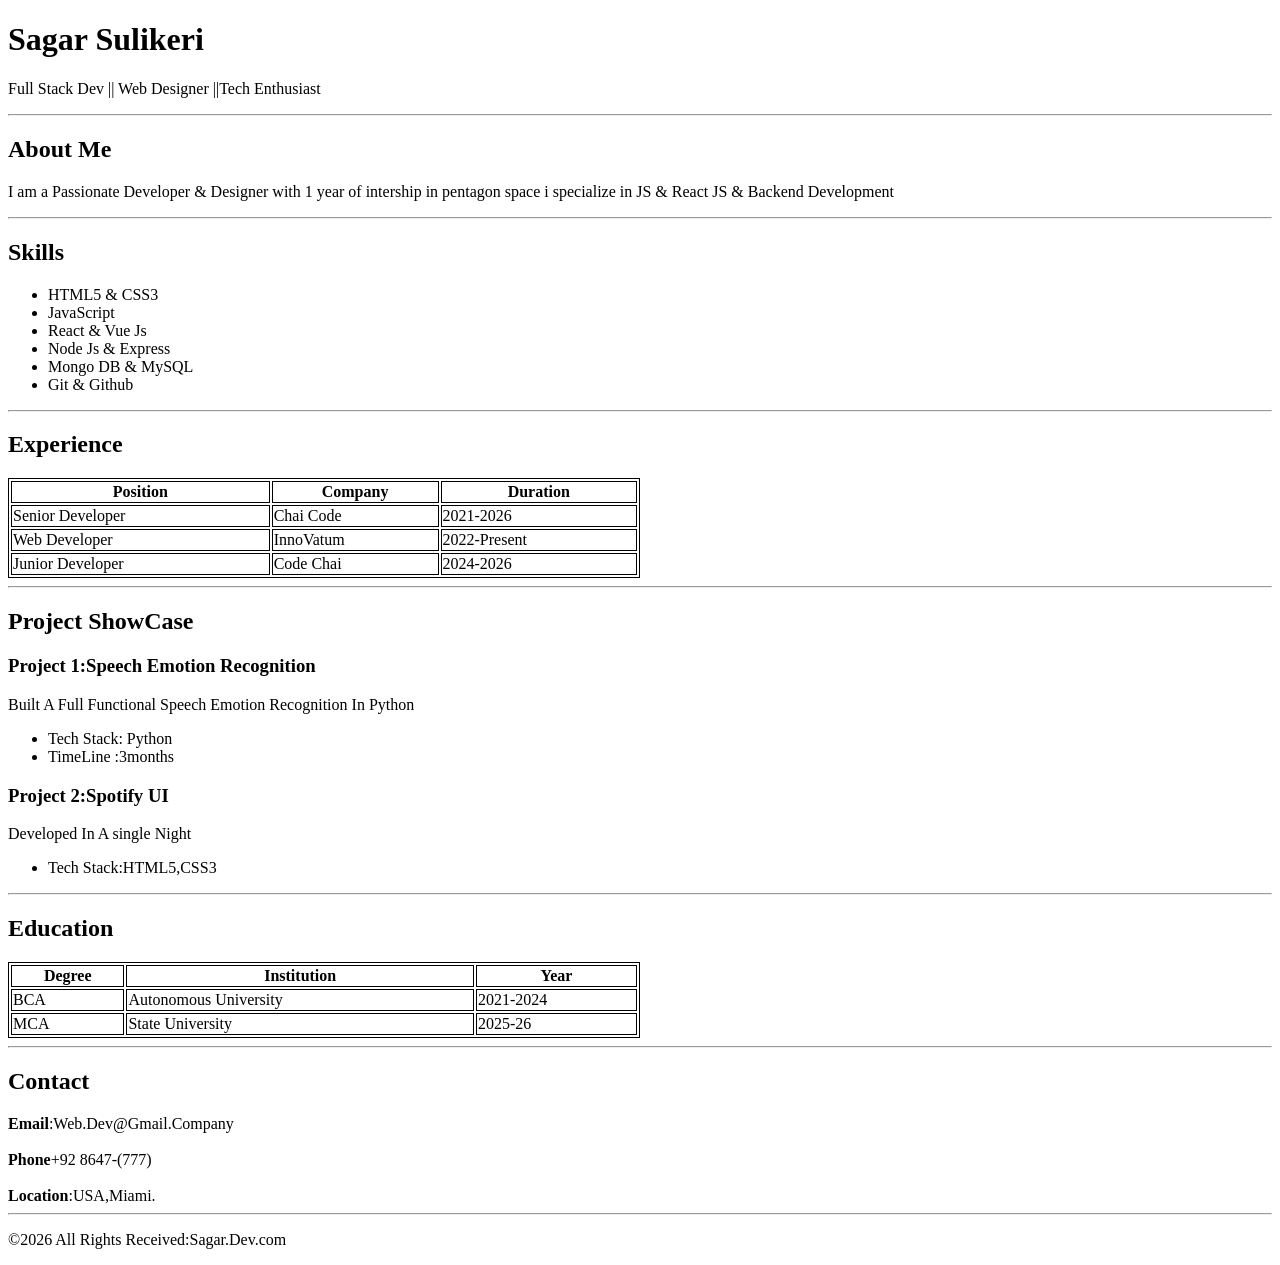
==== index.html @ d51b33e3 "rename Index.html to index.html" ====
<!DOCTYPE html>
<html lang="en">
<head>
    <meta charset="UTF-8">
    <meta name="viewport" content="width=device-width, initial-scale=1.0">
    <title>Cohort</title>
</head>
<style>
    table,th,td{
        border: 1px solid black;
    }
</style>
<body>
    <header>
    <h1>Sagar Sulikeri</h1>
    <p>Full Stack Dev || Web Designer ||Tech Enthusiast</p>
    <header>
    <hr>
    <section>
    <h1>About Me</h1>
    <p>I am a Passionate Developer & Designer with 1 year of intership in pentagon space i specialize in JS & React JS & Backend Development</p>
    <hr>
    <h2>Skills</h2>
    <ul>
        
            <li>HTML5 & CSS3</li>
            <li>JavaScript</li>
            <li>React & Vue Js</li>
            <li>Node Js & Express</li>
            <li>Mongo DB & MySQL</li>
            <li>Git & Github</li>
    
    </ul>
    <hr>
    <h2>Experience</h2>
    <table style="width: 50%;">
        <thead>
        <tr>
            <th>Position</th>
            <th>Company</th>
            <th>Duration</th>
        </tr>
    </thead>
    <tbody>
        <tr>
            <td>Senior Developer</td>
            <td>Chai Code</td>
            <td>2021-2026</td>
        </tr>
        <tr>
            <td>Web Developer</td>
            <td>InnoVatum</td>
            <td>2022-Present</td>
        </tr>
        <tr>
            <td>Junior Developer</td>
            <td>Code Chai</td>
            <td>2024-2026</td>
        </tr>
    </tbody>
    </table>
    <hr>
    <h2>Project ShowCase</h2>

    <h3>Project 1:Speech Emotion Recognition</h3>
    <p>Built A Full Functional Speech Emotion Recognition In Python</p>
    <ul>
        <li>Tech Stack: Python</li>
        <li>TimeLine :3months </li>
    </ul>
    <h3>Project 2:Spotify UI</h3>
    <p>Developed In A single Night</p>
    <ul>
        <li>Tech Stack:HTML5,CSS3</li>
    </ul>
    <hr>
    <h2>Education</h2>
    <table style="width: 50%;">
        <thead>
        <tr>
            <th>Degree</th>
            <th>Institution</th>
            <th>Year</th>
        </tr>
    </thead>
    <tbody>
        <tr>
            <td>BCA</td>
            <td>Autonomous University</td>
            <td>2021-2024</td>
        </tr>
        <tr>
            <td>MCA</td>
            <td>State University</td>
            <td>2025-26</td>
        </tr>
        </tbody>
        </table>
        <hr>
        <h2>Contact</h2>
        <b>Email</b>:Web.Dev@Gmail.Company
        <br>
        <br>
        <b>Phone</b>+92 8647-(777)
        <br>
        <br>
        <b>Location</b>:USA,Miami.
        <hr>
        <p>&copy;2026 All Rights Received:Sagar.Dev.com</p>
</section>

</body>
</html>
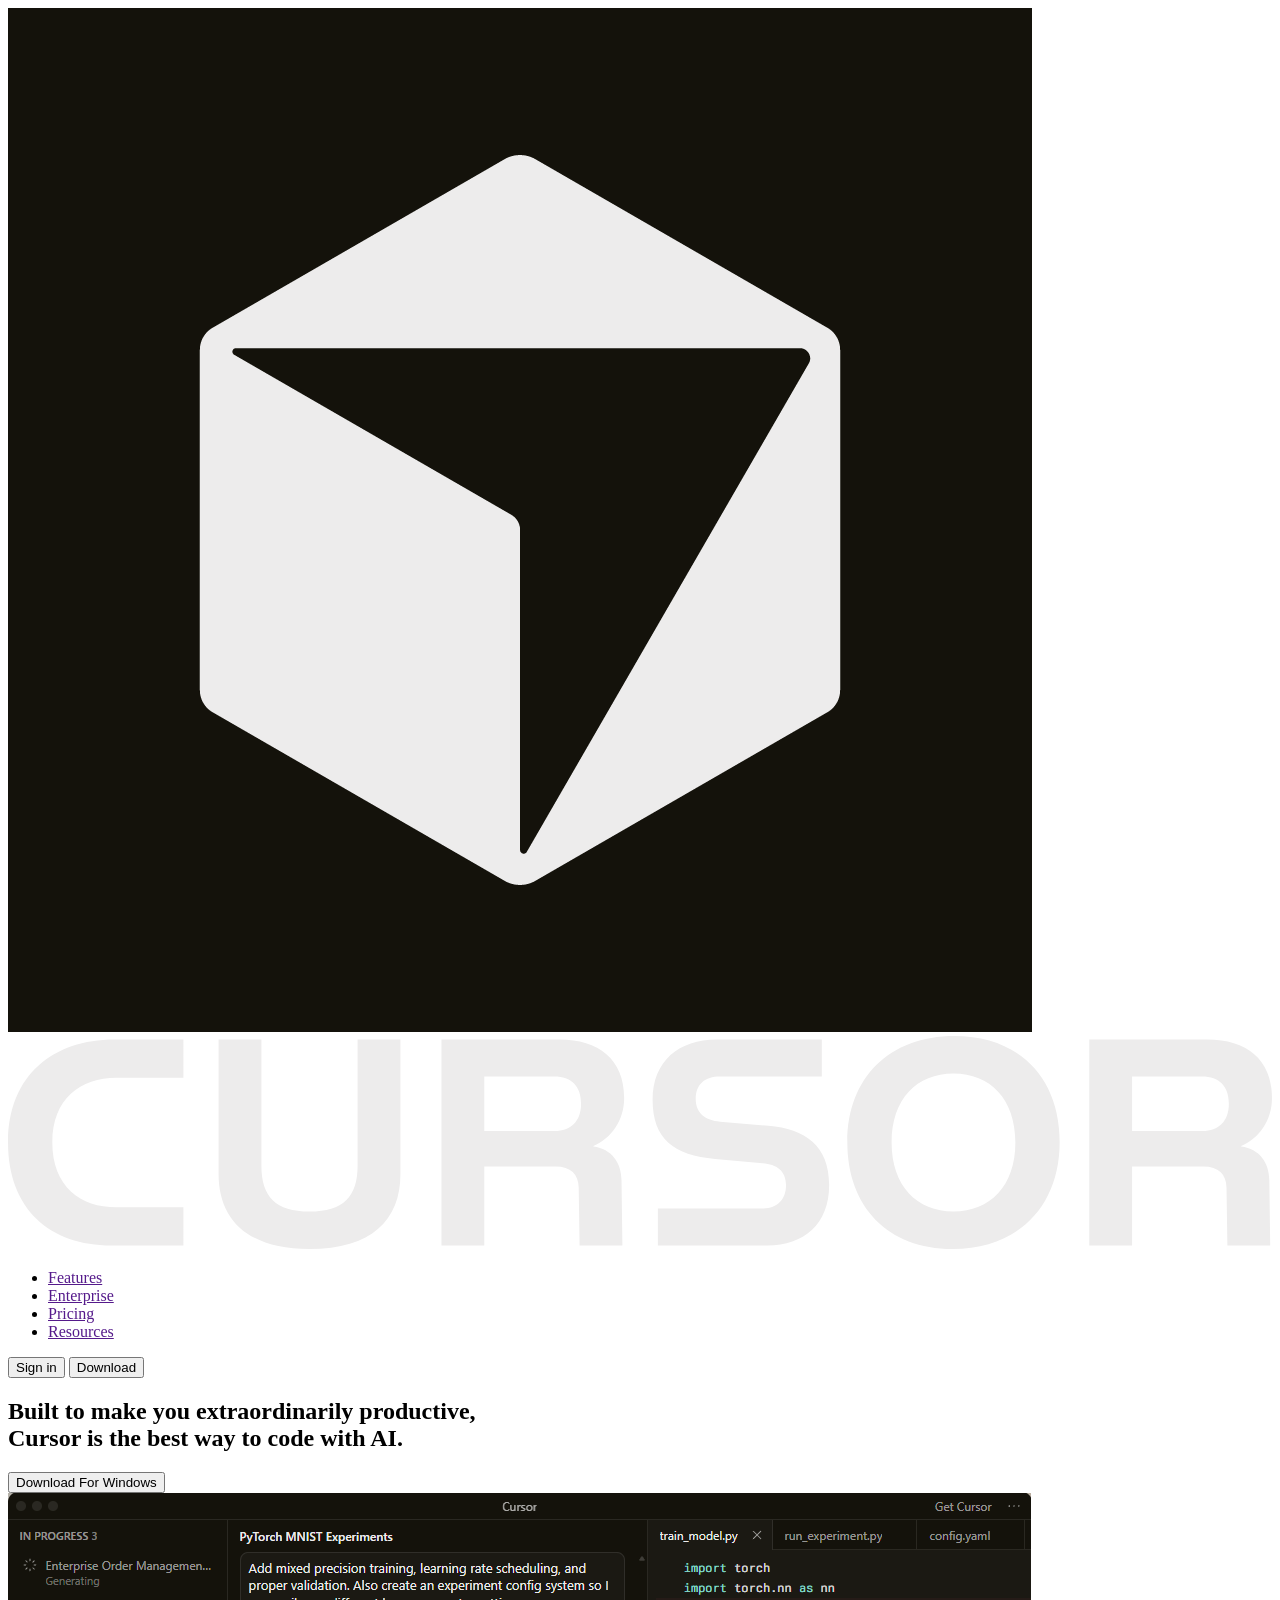
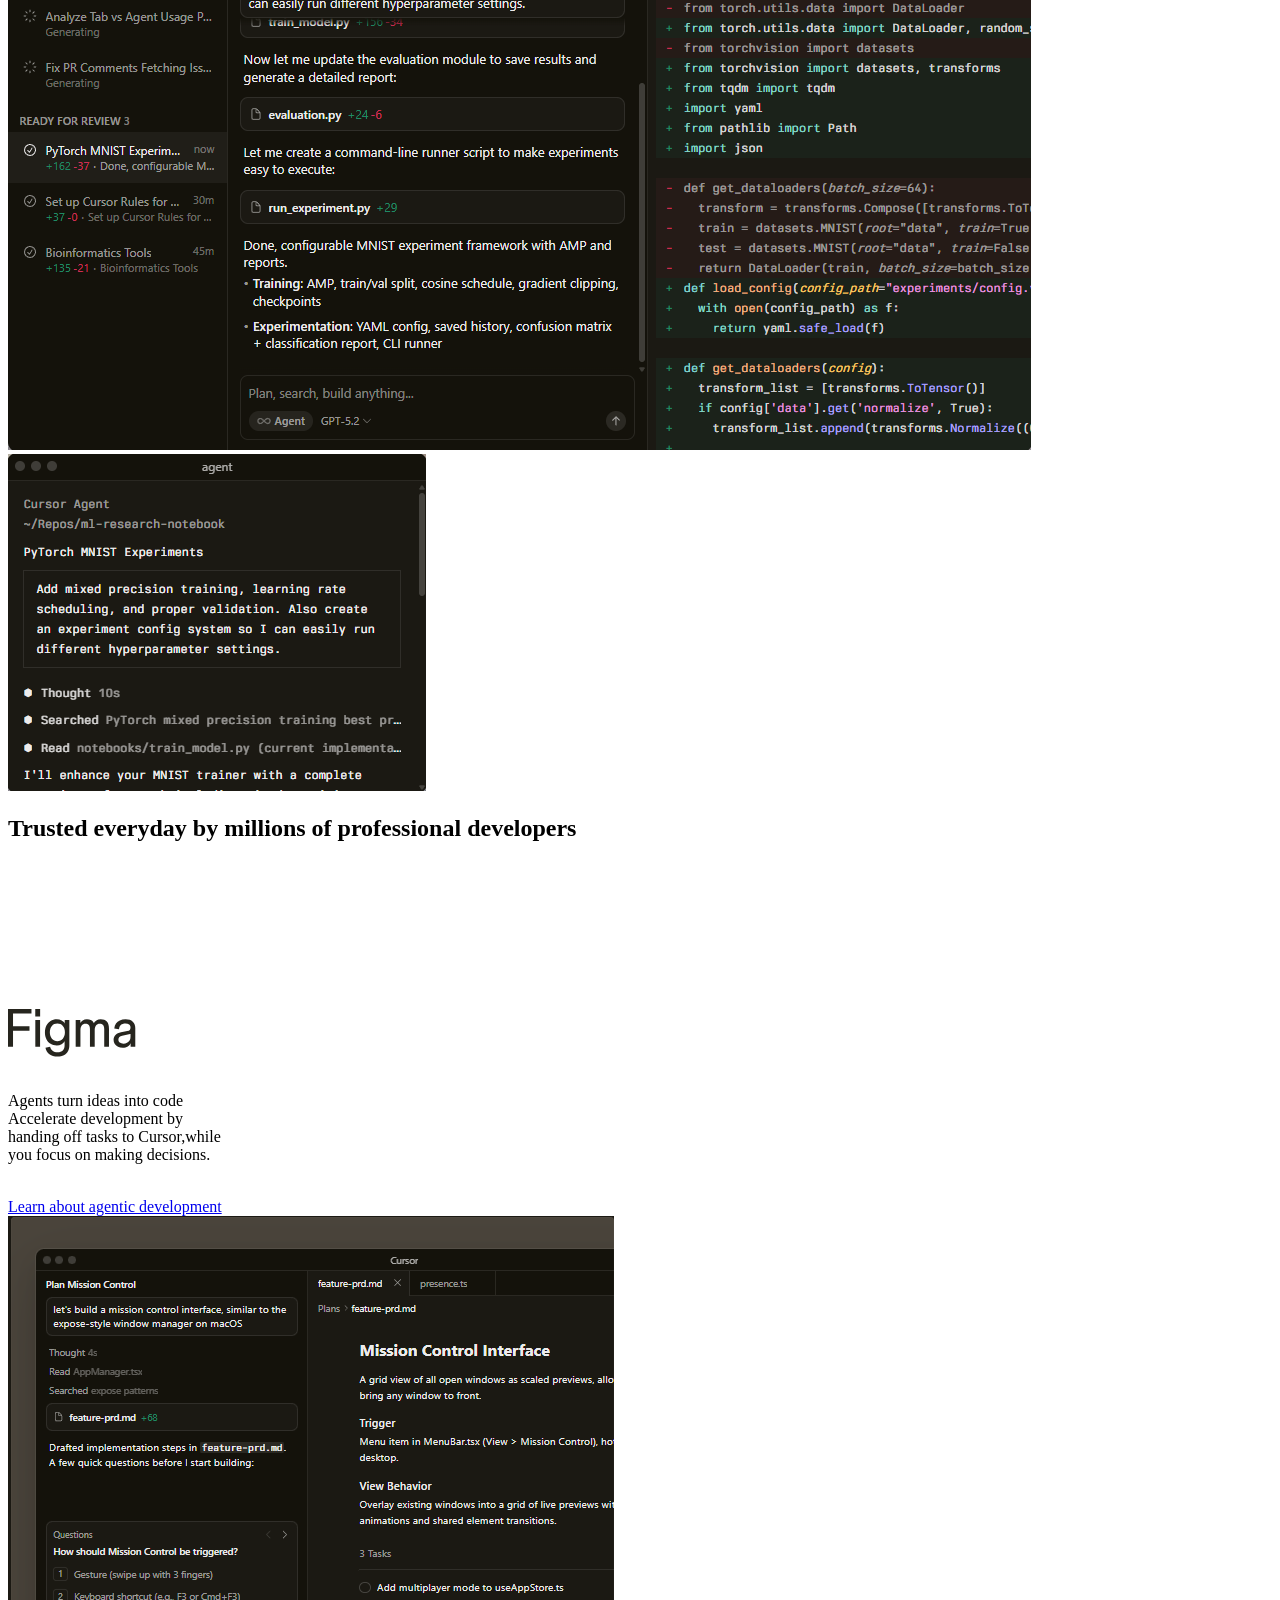
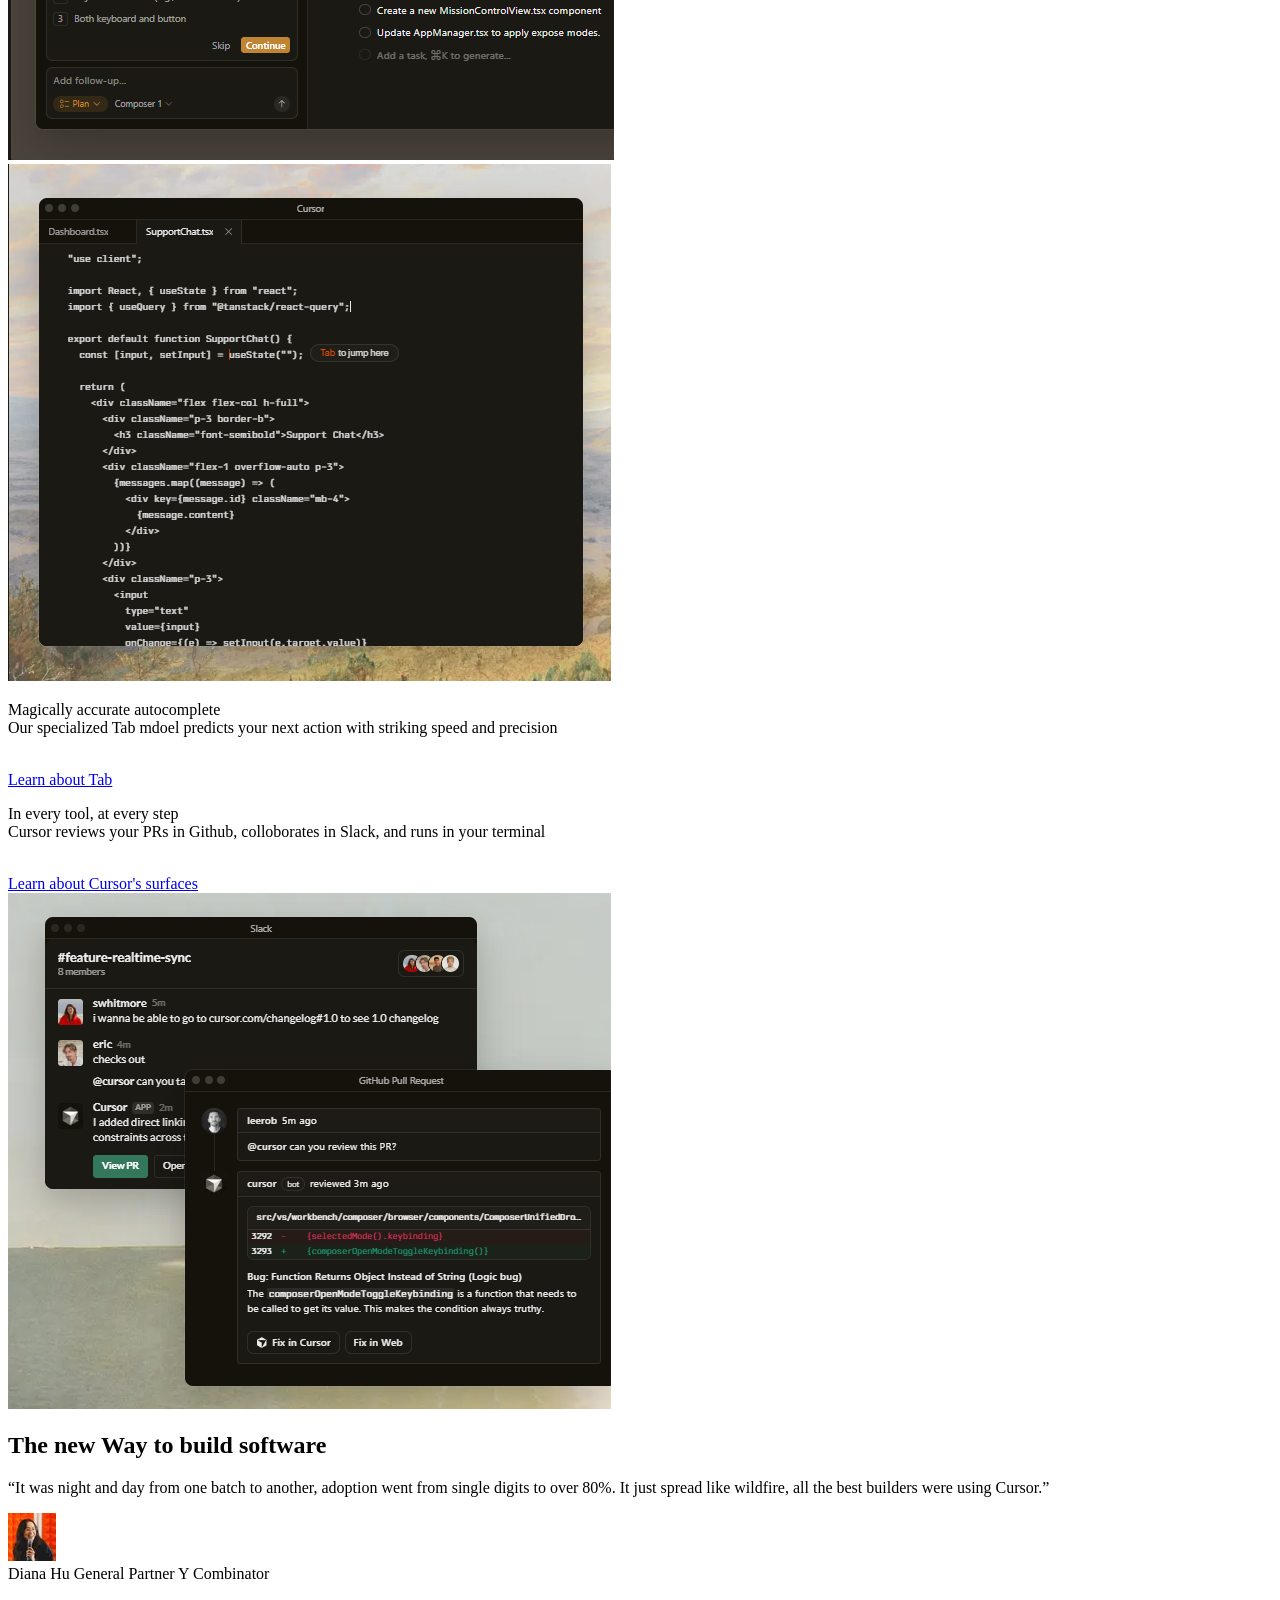
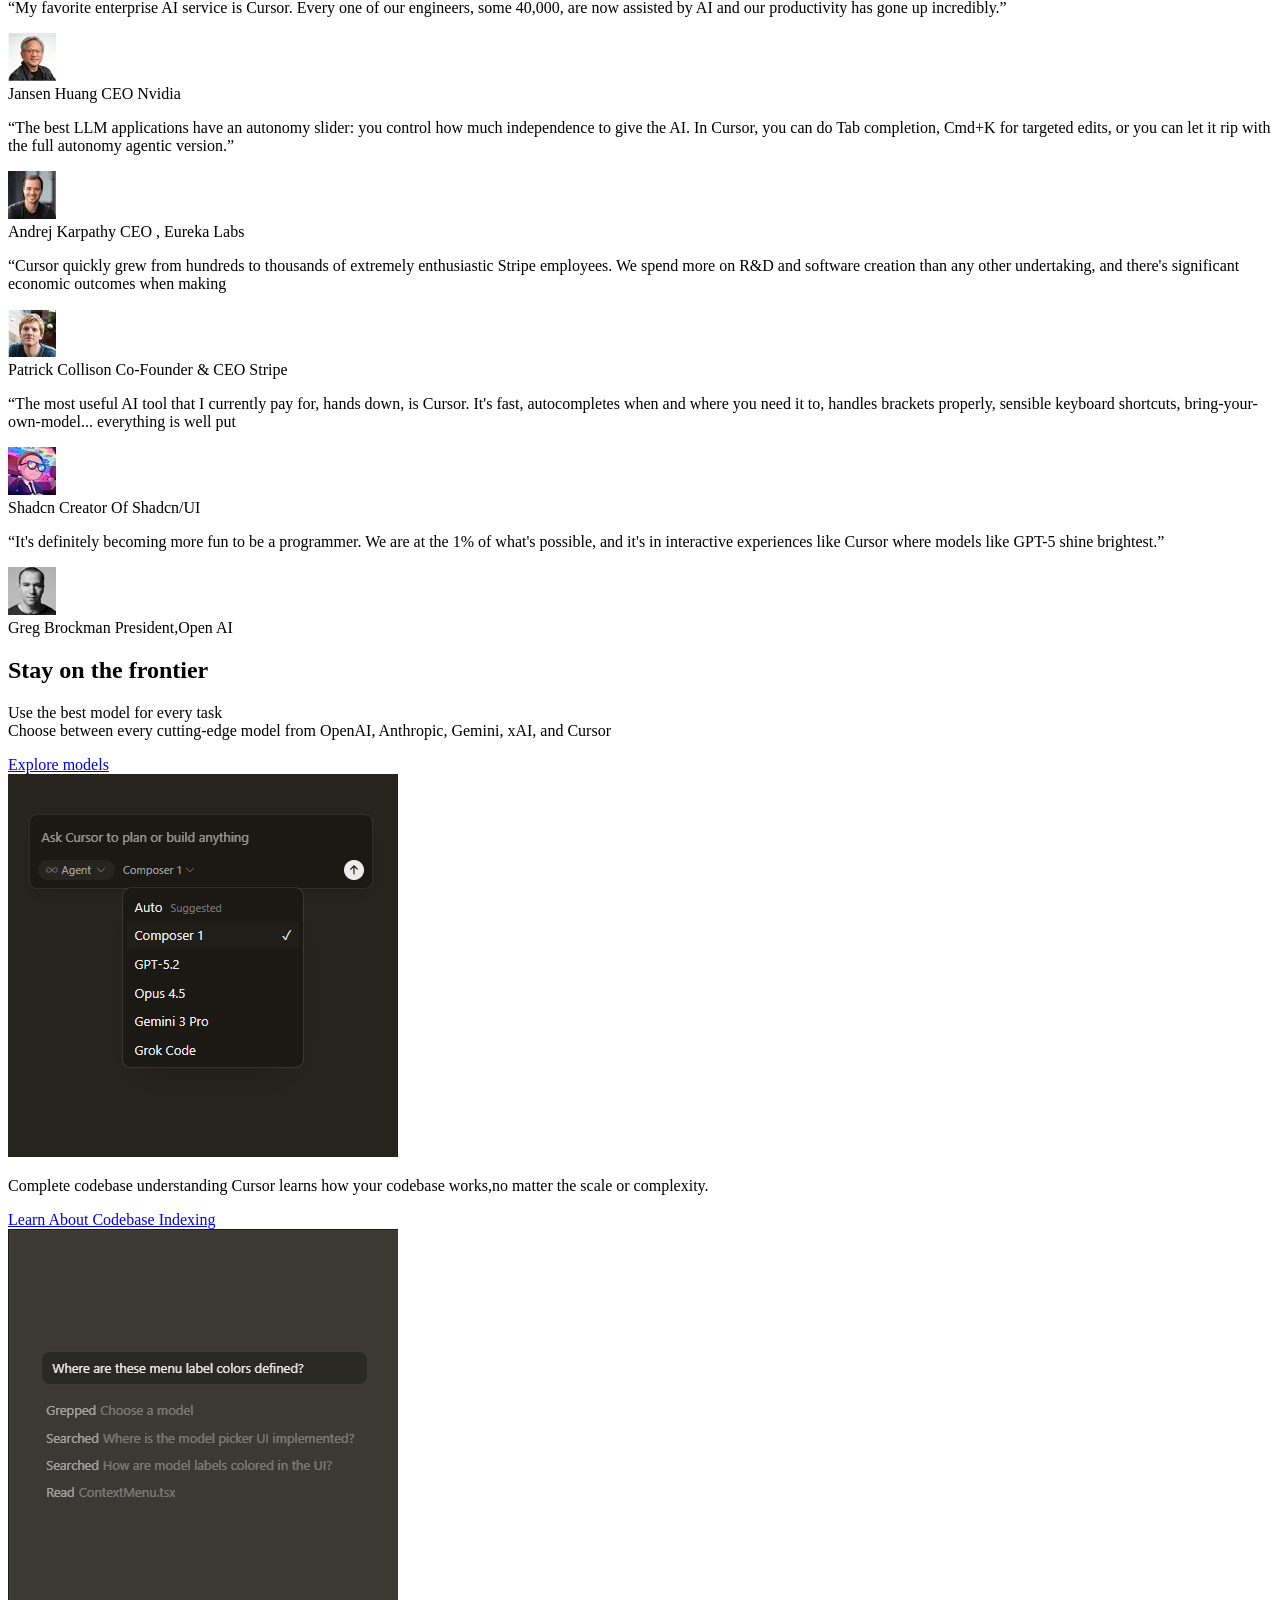
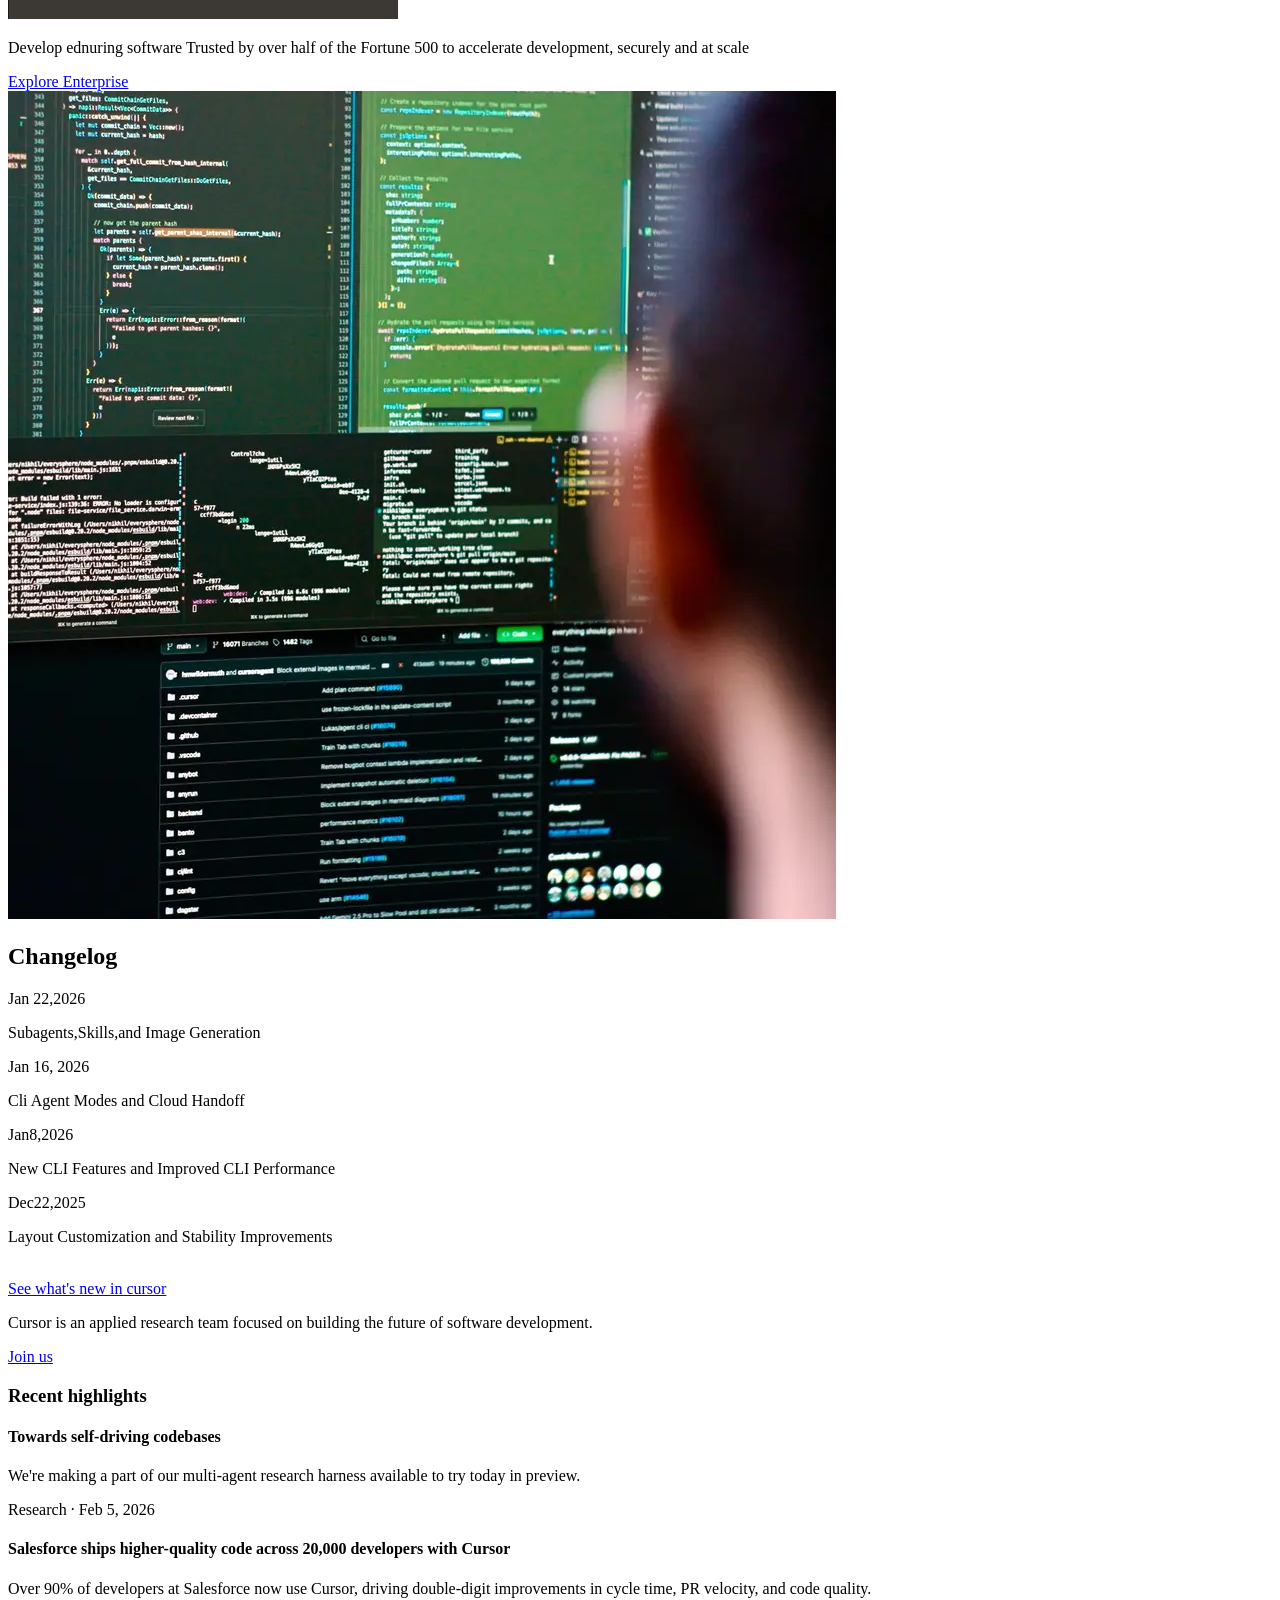
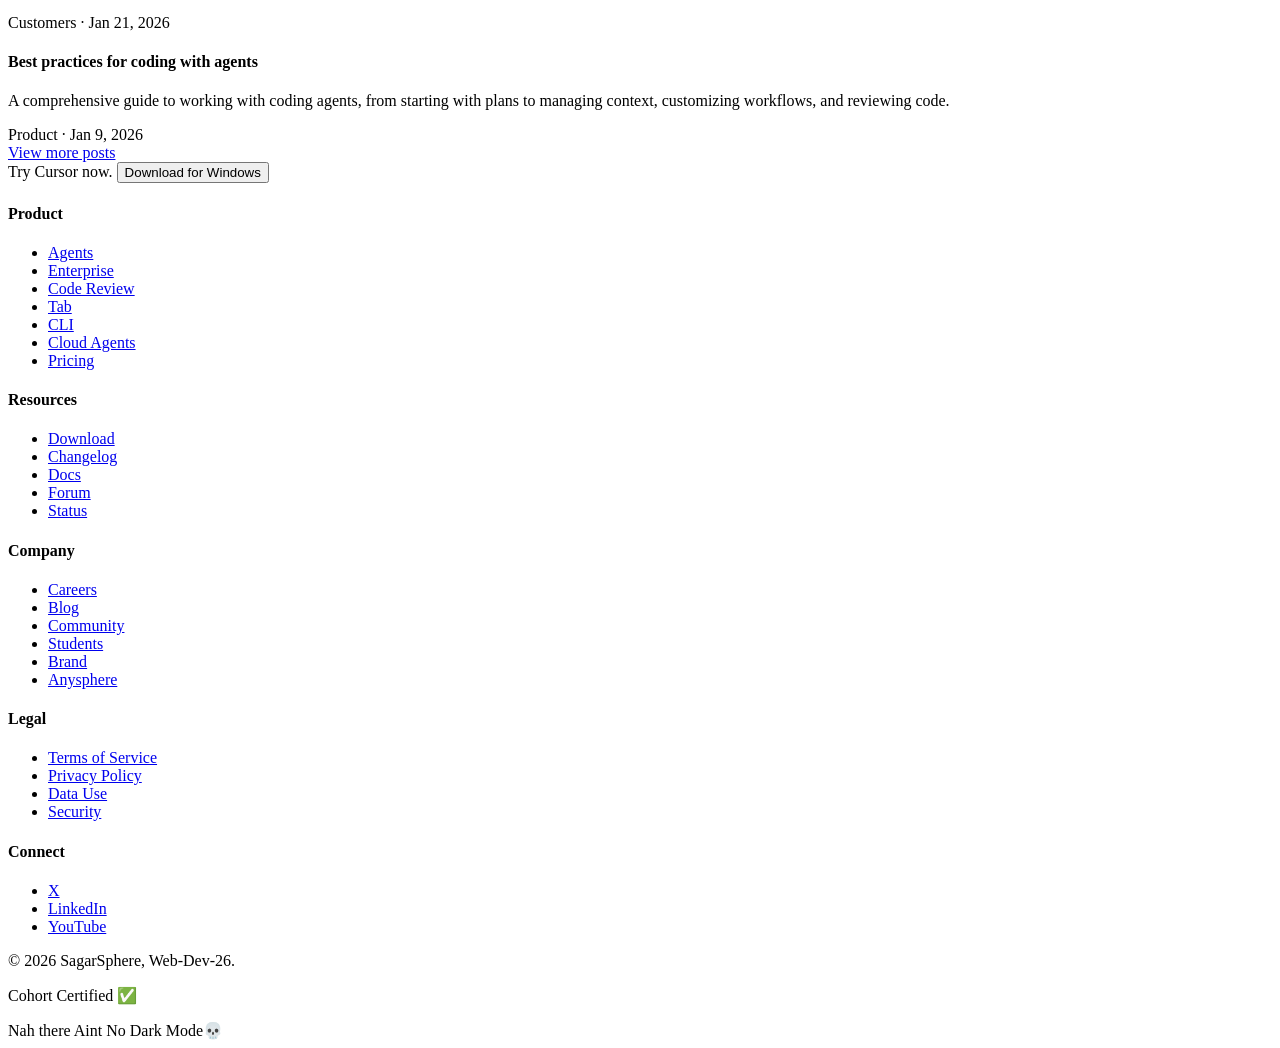
==== commit 5366ec30: "Replace resume with Cohort homepage" ====
--- a/index.html
+++ b/index.html
@@ -4,110 +4,391 @@
     <meta charset="UTF-8">
     <meta name="viewport" content="width=device-width, initial-scale=1.0">
     <title>Cohort</title>
+    <link rel="stylesheet" href="style.css">
 </head>
-<style>
-    table,th,td{
-        border: 1px solid black;
-    }
-</style>
 <body>
-    <header>
-    <h1>Sagar Sulikeri</h1>
-    <p>Full Stack Dev || Web Designer ||Tech Enthusiast</p>
-    <header>
-    <hr>
-    <section>
-    <h1>About Me</h1>
-    <p>I am a Passionate Developer & Designer with 1 year of intership in pentagon space i specialize in JS & React JS & Backend Development</p>
-    <hr>
-    <h2>Skills</h2>
-    <ul>
-        
-            <li>HTML5 & CSS3</li>
-            <li>JavaScript</li>
-            <li>React & Vue Js</li>
-            <li>Node Js & Express</li>
-            <li>Mongo DB & MySQL</li>
-            <li>Git & Github</li>
-    
-    </ul>
-    <hr>
-    <h2>Experience</h2>
-    <table style="width: 50%;">
-        <thead>
-        <tr>
-            <th>Position</th>
-            <th>Company</th>
-            <th>Duration</th>
-        </tr>
-    </thead>
-    <tbody>
-        <tr>
-            <td>Senior Developer</td>
-            <td>Chai Code</td>
-            <td>2021-2026</td>
-        </tr>
-        <tr>
-            <td>Web Developer</td>
-            <td>InnoVatum</td>
-            <td>2022-Present</td>
-        </tr>
-        <tr>
-            <td>Junior Developer</td>
-            <td>Code Chai</td>
-            <td>2024-2026</td>
-        </tr>
-    </tbody>
-    </table>
-    <hr>
-    <h2>Project ShowCase</h2>
-
-    <h3>Project 1:Speech Emotion Recognition</h3>
-    <p>Built A Full Functional Speech Emotion Recognition In Python</p>
-    <ul>
-        <li>Tech Stack: Python</li>
-        <li>TimeLine :3months </li>
-    </ul>
-    <h3>Project 2:Spotify UI</h3>
-    <p>Developed In A single Night</p>
-    <ul>
-        <li>Tech Stack:HTML5,CSS3</li>
-    </ul>
-    <hr>
-    <h2>Education</h2>
-    <table style="width: 50%;">
-        <thead>
-        <tr>
-            <th>Degree</th>
-            <th>Institution</th>
-            <th>Year</th>
-        </tr>
-    </thead>
-    <tbody>
-        <tr>
-            <td>BCA</td>
-            <td>Autonomous University</td>
-            <td>2021-2024</td>
-        </tr>
-        <tr>
-            <td>MCA</td>
-            <td>State University</td>
-            <td>2025-26</td>
-        </tr>
-        </tbody>
-        </table>
-        <hr>
-        <h2>Contact</h2>
-        <b>Email</b>:Web.Dev@Gmail.Company
-        <br>
-        <br>
-        <b>Phone</b>+92 8647-(777)
-        <br>
-        <br>
-        <b>Location</b>:USA,Miami.
-        <hr>
-        <p>&copy;2026 All Rights Received:Sagar.Dev.com</p>
-</section>
-
+<header>
+   <nav>
+    <div class="icons">
+        <img src="App Icons/PNG/APP_ICON_2D_DARK.png" alt="">
+        <img id="cursor" src="General Logos/Wordmark/SVG/WORDMARK_DARK.svg" alt="">
+    </div>
+
+    <div class="elements">
+        <ul>
+            <li><a href="">Features</a></li>
+            <li><a href="">Enterprise</a></li>
+            <li><a href="">Pricing</a></li>
+            <li><a href="">Resources</a></li>
+        </ul>
+    </div>
+
+    <div class="btn">
+        <button class="sign">Sign in</button>
+        <button class="down">Download</button>
+    </div>
+   </nav>
+</header>
+
+  <!--Main Content Section Begins here-->
+   <main>
+        <section>
+            <div class="heading">
+                <h2>Built to make you extraordinarily productive,
+                    <br>
+                    Cursor is the best way to code with AI.
+                </h2>
+                <button class="downbtn">Download For Windows</button>
+            </div>
+        </section>
+
+        <section class="content section">
+        <div class="mainimg">
+            <div class="conimg">
+                <img id="codeimg" src="Screenshot 2026-02-04 200427.png" alt="">
+
+                <div class="insideimg">
+                    <img class="insimg" src="Screenshot 2026-02-04 234817.png" alt="">
+                </div>
+
+            </div>
+        </div>
+        </section>
+
+        <section>
+            <h2 class="loghead">Trusted everyday by millions of professional developers</h2>
+            <div class="Box">
+                <div class="divlogo"><img src="https://ptht05hbb1ssoooe.public.blob.vercel-storage.com/assets/logos/stripe-logo.svg" alt=""></div>
+                <div class="divlogo"><img src="https://ptht05hbb1ssoooe.public.blob.vercel-storage.com/assets/logos/openai-logo.svg" alt=""></div>
+                <div class="divlogo"><img src="https://ptht05hbb1ssoooe.public.blob.vercel-storage.com/assets/logos/datadog-logo.svg" alt=""></div>
+                <div class="divlogo"><img src="https://ptht05hbb1ssoooe.public.blob.vercel-storage.com/assets/logos/linear-logo.svg" alt=""></div>
+                <div class="divlogo"><img src="https://ptht05hbb1ssoooe.public.blob.vercel-storage.com/assets/logos/nvidia-logo.svg" alt=""></div>
+                <div class="divlogo"><img src="https://ptht05hbb1ssoooe.public.blob.vercel-storage.com/assets/logos/ramp-logo.svg" alt=""></div>
+                <div class="divlogo"><img src="https://ptht05hbb1ssoooe.public.blob.vercel-storage.com/assets/logos/adobe-logo.svg" alt=""></div>
+                <div class="divlogo"><img src="figma-logo.svg" alt="nah"></div>
+            </div>
+        </section>
+
+        <section class="CardSect">
+            <div class="imgcon">
+                <div>
+                    <p>
+                       <span>Agents turn ideas into code</span> 
+                       <br>
+                        Accelerate development by
+                        <br>
+                        handing off tasks to Cursor,while
+                        <br>
+                        you focus on making decisions.
+                    </p>
+                    <br>
+                    <a class="orange" href="#">Learn about agentic development</a>
+                </div>
+                <div>
+                    <img class="contentimg" src="Screenshot 2026-02-05 164020.png" alt="">
+                </div>
+            </div>
+        </section>
+
+        <section>
+            <div class="imgcon2">
+                <div>
+                    <img class="contentimg2" src="Screenshot 2026-02-05 171507.png" alt="">
+                </div>
+                <div>
+                    <p>
+                       <span>Magically accurate autocomplete</span> 
+                       <br> 
+                        Our specialized Tab mdoel
+                        predicts your next action with 
+                        striking speed and precision
+                    </p>
+                    <br>
+                    <a class="orange1" href="#">Learn about Tab</a>
+                </div>
+            </div>
+        </section>
+
+        <section>
+            <div class="imgcon3">
+                <div class="imgcon4">
+                    <p>
+                        <span>In every tool, at every step</span>
+                        <br>
+                        Cursor reviews your PRs in
+                        Github, colloborates in Slack, and runs in your terminal
+                    </p>
+                    <br>
+                    <a class="orange3" href="#">Learn about Cursor's surfaces</a>
+                </div>
+                <div>
+                    <img class="contentimg3" src="Screenshot 2026-02-05 173015.png" alt="">
+                </div>
+            </div>
+        </section>
+
+        <section>
+            <h2 class="headgrid">The new Way to build software</h2>
+            <div class="cards">
+            <div class="contentimages">
+                    <p>“It was night and day from one batch to another, adoption went from single digits to over 80%. It just spread like wildfire, all the best builders were using Cursor.”</p>
+                    <div class="inside">
+                        <img src="Review Logos/diana-hu-avatar.webp" alt="">
+                        <div class="graph">
+                            <span>Diana Hu</span>
+                            General Partner Y Combinator
+                        </div>
+                    </div>
+            </div>
+              
+            <div class="contentimages">
+                <p>“My favorite enterprise AI service is Cursor. Every one of our engineers, some 40,000, are now assisted by AI and our productivity has gone up incredibly.”
+
+                </p>
+                <div class="inside"><img src="Review Logos/asset-b7d40eac35d910f3448b.webp" alt="">
+                    <div class="graph">
+                        <span>Jansen Huang</span>
+                        CEO Nvidia
+                    </div>
+                </div>
+            </div>
+
+            <div class="contentimages">
+                <p>“The best LLM applications have an autonomy slider: you control how much independence to give the AI. In Cursor, you can do Tab completion, Cmd+K for targeted edits, or you can let it rip with the full autonomy agentic version.”</p>
+                <div class="inside"><img src="Review Logos/andrej-karpathy-avatar.webp" alt="">
+                    <div class="graph">
+                        <span>Andrej Karpathy</span>
+                        CEO , Eureka Labs
+                    </div>
+                </div>
+            </div>
+
+            <div class="contentimages">
+                <p>“Cursor quickly grew from hundreds to thousands of extremely enthusiastic Stripe employees. We spend more on R&D and software creation than any other undertaking, and there's significant economic outcomes when making </p>
+                <div class="inside"><img src="Review Logos/patrick-collison-avatar.webp" alt="">
+                    <div class="graph">
+                        <span>Patrick Collison</span>
+                        Co-Founder & CEO Stripe
+                    </div>
+                </div>
+            </div>
+
+            <div class="contentimages">
+                <p>“The most useful AI tool that I currently pay for, hands down, is Cursor. It's fast, autocompletes when and where you need it to, handles brackets properly, sensible keyboard shortcuts, bring-your-own-model... everything is well put </p>
+                <div class="inside"><img src="Review Logos/shadcn-avatar.webp" alt="">
+                    <div class="graph">
+                        <span>Shadcn</span>
+                        Creator Of Shadcn/UI
+                    </div>
+                </div>
+            </div>
+
+            <div class="contentimages">
+                <p>“It's definitely becoming more fun to be a programmer. We are at the 1% of what's possible, and it's in interactive experiences like Cursor where models like GPT-5 shine brightest.”</p>
+                <div class="inside"><img src="Review Logos/greg-brockman-avatar.webp" alt="">
+                    <div class="graph">
+                        <span>Greg Brockman</span>
+                        President,Open AI
+                    </div>
+                </div>
+            </div>
+        </div>
+        </section>
+
+
+        <section>
+            <h2 class="stay">Stay on the frontier</h2>
+            <div class="concards">
+                    <div class="cardscontent ">
+                        <div class="cardcont1">
+                            <p>
+                                <span>Use the best model for every task</span>
+                                <br>
+                                Choose between every cutting-edge model from OpenAI, Anthropic, Gemini, xAI, and Cursor
+                                </p>
+                            </div>
+                            <a class="orange4" href="#">Explore models</a>
+                        <div>
+                            <img class="footsection" src="Screenshot 2026-02-05 233338.png" alt="">
+                        </div>
+                    </div>  
+
+                    <div class="cardscontent cardcont2">
+                        <div class="textcon">
+                            <p>
+                                <span>Complete codebase understanding</span>
+                                Cursor learns how your codebase works,no matter
+                                the scale or complexity.
+                            </p>
+                        </div>
+                        <a class="orange5" href="#">Learn About Codebase Indexing</a>
+                        <div>
+                            <img class="footsection1" src="Screenshot 2026-02-05 233355.png" alt="">
+                        </div>
+                    </div>
+
+                    <div class="cardscontent cardcont3">
+                        <div>
+                            <p><span>Develop ednuring software</span>
+                                Trusted by over half of the Fortune 500 to accelerate development, securely and at scale
+                            </p>
+                        </div>
+                        <a class="orange6" href="#">Explore Enterprise</a>
+
+                        <div>
+                            <img class="footsection2" src="homepage-team-photo-1.webp" alt="">
+                        </div>
+                    </div>
+            </div>
+        </section>
+
+        <section>
+            <h2 class="Clog">Changelog</h2>
+            <div class="logs">
+                <div class="logo content">
+                    <p>Jan 22,2026</p>
+                    <p>Subagents,Skills,and Image Generation</p>
+                </div>
+                <div class="logo content1">
+                    <p>Jan 16, 2026</p>
+                    <p>Cli Agent Modes and Cloud Handoff</p>
+                </div>
+                <div class="logo content2">
+                <p>Jan8,2026</p>
+                <p>New CLI Features and Improved CLI Performance</p>
+                </div>
+                <div class="logo content3">
+                <p>Dec22,2025</p>
+                <p>Layout Customization and Stability Improvements</p>
+                </div>
+            </div>
+            <br>
+            <a class="orange7" href="#">See what's new in cursor</a>
+        </section>
+
+        <section>
+            <div class="team-section">
+                <div class="team-text">
+                  <p>
+                    Cursor is an applied research team focused on building the future of
+                    software development.
+                  </p>
+                  <a class="orange8"  href="#" >Join us</a>
+                </div>
+              
+                <div class="team-image"></div>
+              </div>
+        </section>
+
+        <section class="highlights">
+            <div class="highlights-left">
+              <h3>Recent highlights</h3>
+            </div>
+          
+            <div class="highlights-right">
+              <div class="highlight-card">
+                <h4>Towards self-driving codebases</h4>
+                <p>
+                  We're making a part of our multi-agent research harness available
+                  to try today in preview.
+                </p>
+                <span>Research · Feb 5, 2026</span>
+              </div>
+          
+              <div class="highlight-card">
+                <h4>
+                  Salesforce ships higher-quality code across 20,000 developers
+                  with Cursor
+                </h4>
+                <p>
+                  Over 90% of developers at Salesforce now use Cursor, driving
+                  double-digit improvements in cycle time, PR velocity, and code
+                  quality.
+                </p>
+                <span>Customers · Jan 21, 2026</span>
+              </div>
+          
+              <div class="highlight-card">
+                <h4>Best practices for coding with agents</h4>
+                <p>
+                  A comprehensive guide to working with coding agents, from starting
+                  with plans to managing context, customizing workflows, and
+                  reviewing code.
+                </p>
+                <span>Product · Jan 9, 2026</span>
+              </div>
+          
+              <a class="orange9" href="#">View more posts</a>
+            </div>
+          </section>
+          
+          <section class="cta">
+            <span>Try Cursor now.</span>
+            <button class="cta-btn">Download for Windows </button>
+          </section>
+   </main>
+
+   <!--Final Section.-->
+   <footer>
+    <div class="footer-content">
+        <div class="footer-column">
+            <h4>Product</h4>
+            <ul>
+                <li><a href="#">Agents</a></li>
+                <li><a href="#">Enterprise</a></li>
+                <li><a href="#">Code Review</a></li>
+                <li><a href="#">Tab</a></li>
+                <li><a href="#">CLI</a></li>
+                <li><a href="#">Cloud Agents</a></li>
+                <li><a href="#">Pricing</a></li>
+            </ul>
+        </div>
+        <div class="footer-column">
+            <h4>Resources</h4>
+            <ul>
+                <li><a href="#">Download</a></li>
+                <li><a href="#">Changelog</a></li>
+                <li><a href="#">Docs</a></li>
+                <li><a href="#">Forum</a></li>
+                <li><a href="#">Status</a></li>
+            </ul>
+        </div>
+        <div class="footer-column">
+            <h4>Company</h4>
+            <ul>
+                <li><a href="#">Careers</a></li>
+                <li><a href="#">Blog</a></li>
+                <li><a href="#">Community</a></li>
+                <li><a href="#">Students</a></li>
+                <li><a href="#">Brand</a></li>
+                <li><a href="#">Anysphere</a></li>
+            </ul>
+        </div>
+        <div class="footer-column">
+            <h4>Legal</h4>
+            <ul>
+                <li><a href="#">Terms of Service</a></li>
+                <li><a href="#">Privacy Policy</a></li>
+                <li><a href="#">Data Use</a></li>
+                <li><a href="#">Security</a></li>
+            </ul>
+        </div>
+        <div class="footer-column">
+            <h4>Connect</h4>
+            <ul>
+                <li><a href="#">X</a></li>
+                <li><a href="#">LinkedIn</a></li>
+                <li><a href="#">YouTube</a></li>
+            </ul>
+        </div>
+    </div>
+    <div class="footer-bottom">
+        <p>© 2026 SagarSphere, Web-Dev-26.</p>
+        <p>Cohort Certified ✅</p>
+        <div class="footer-right"> 
+        </div>
+        <span>Nah there Aint No Dark Mode💀</span>
+    </div>
+</footer>
 </body>
 </html>
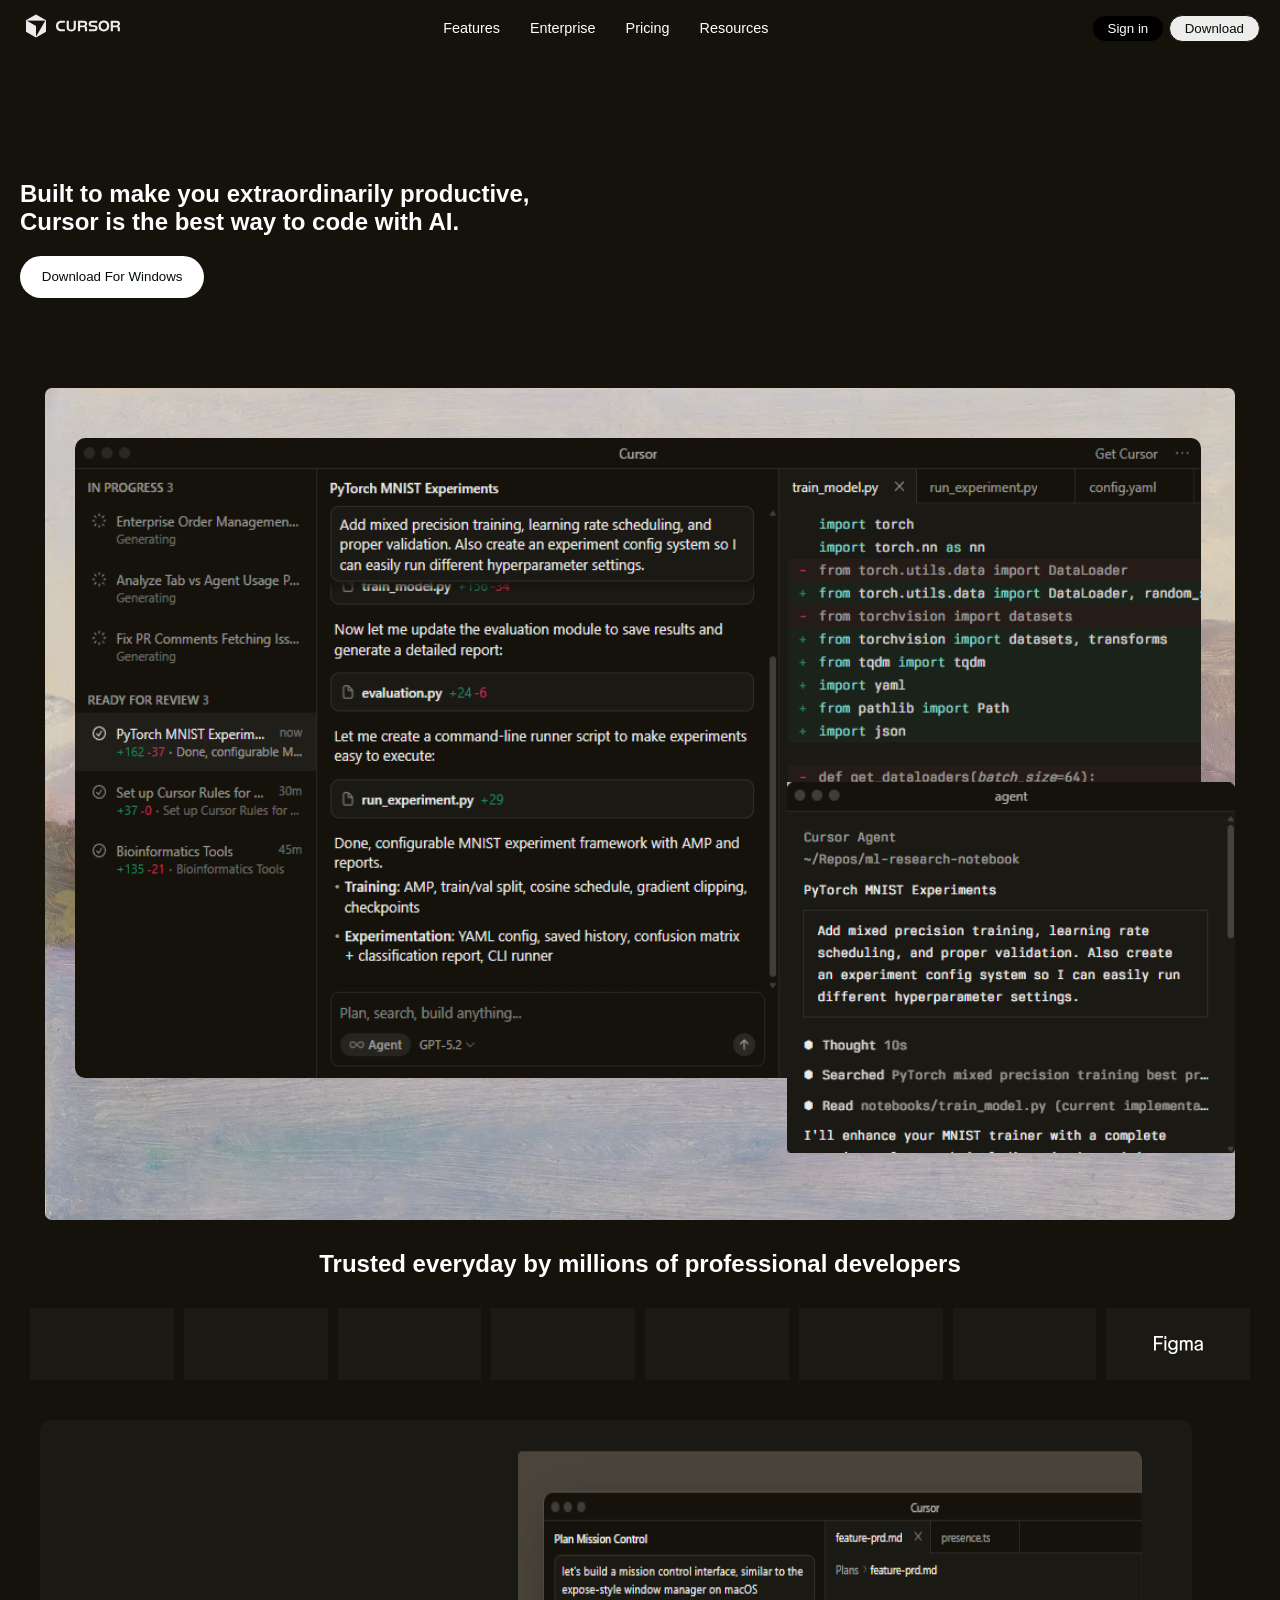
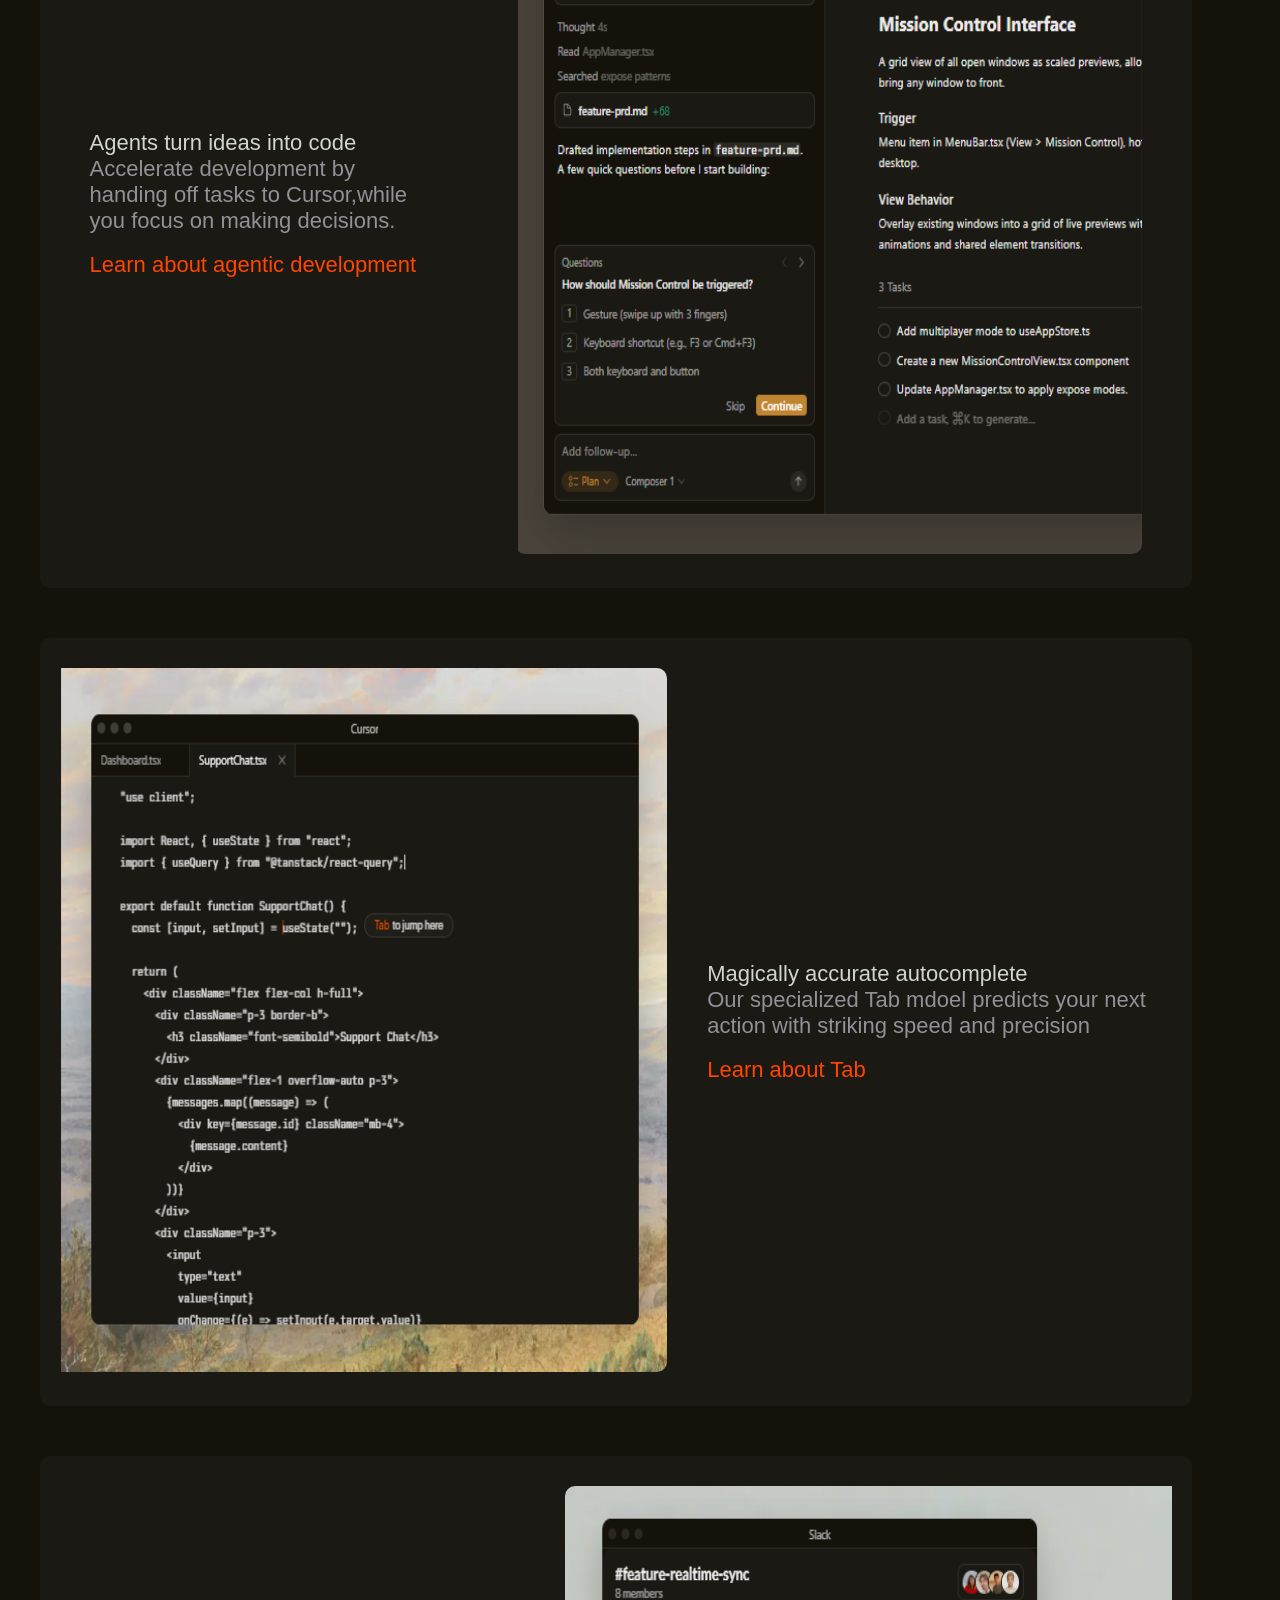
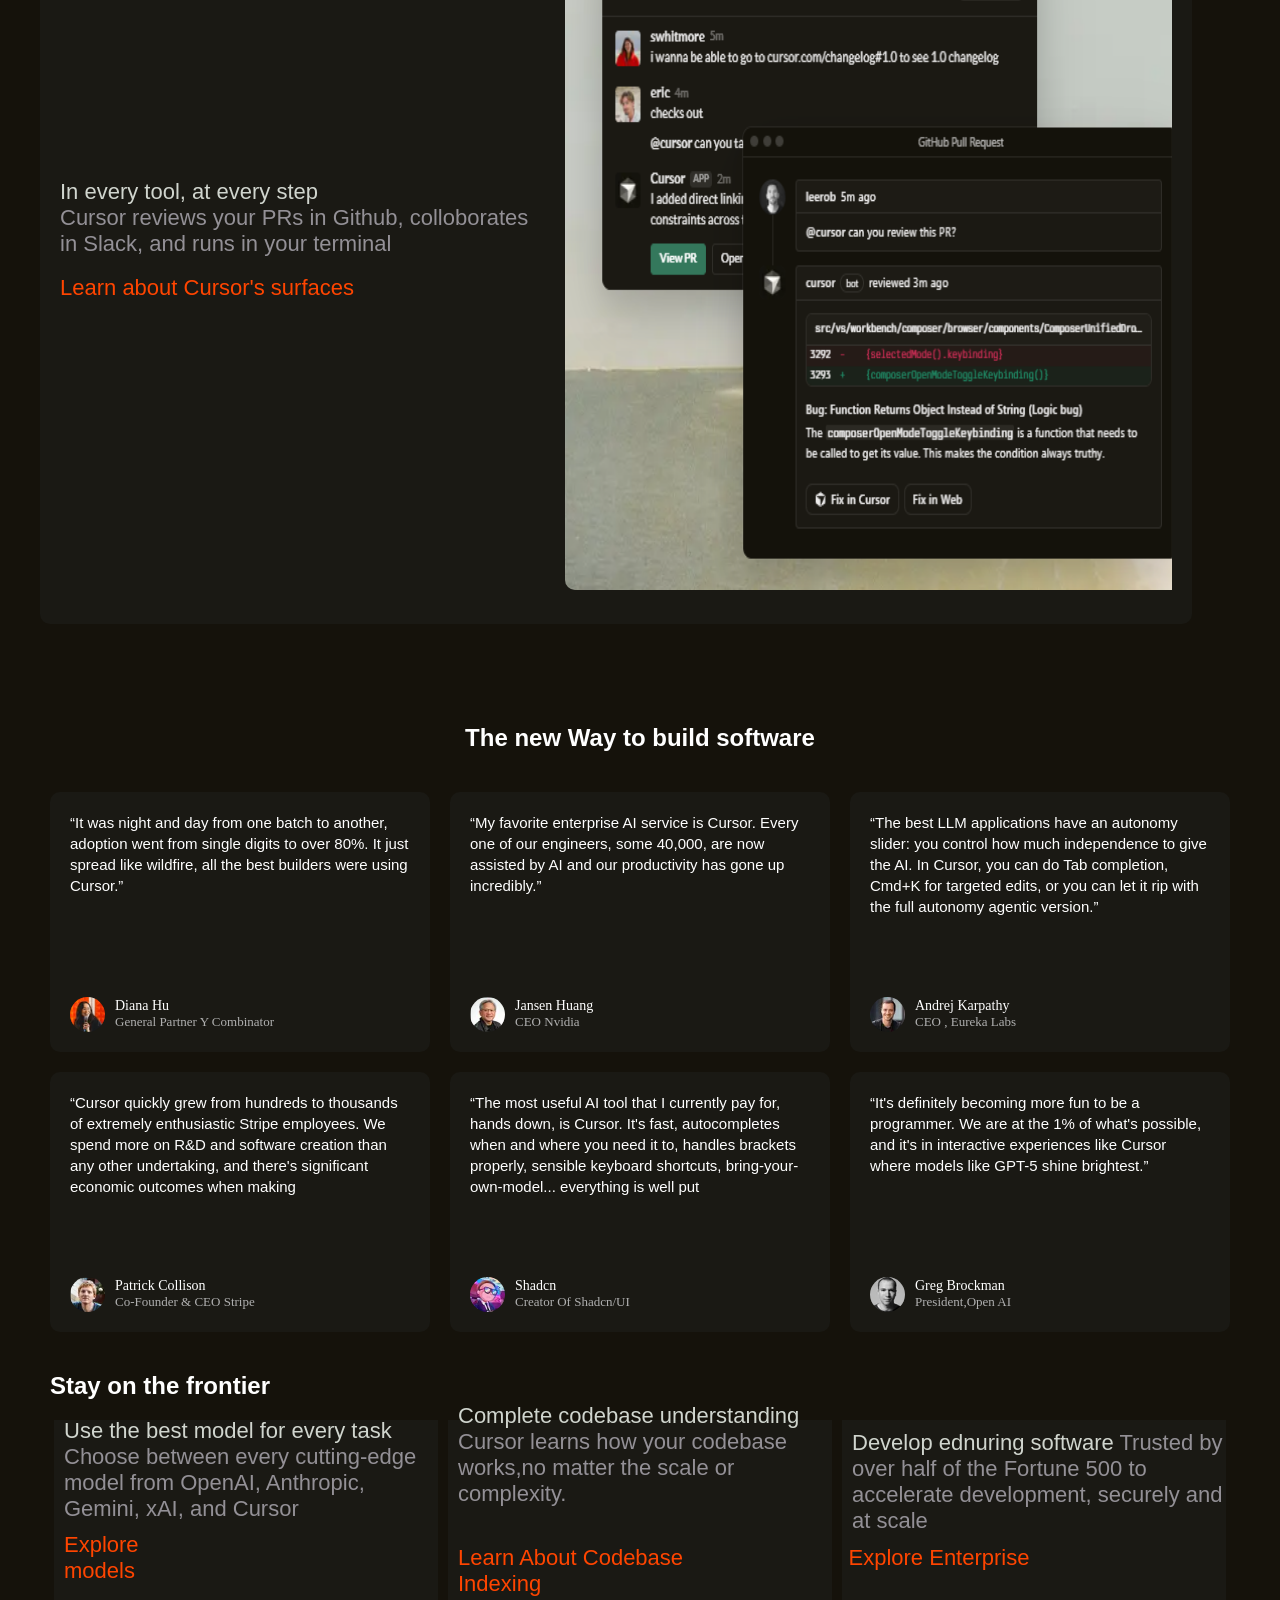
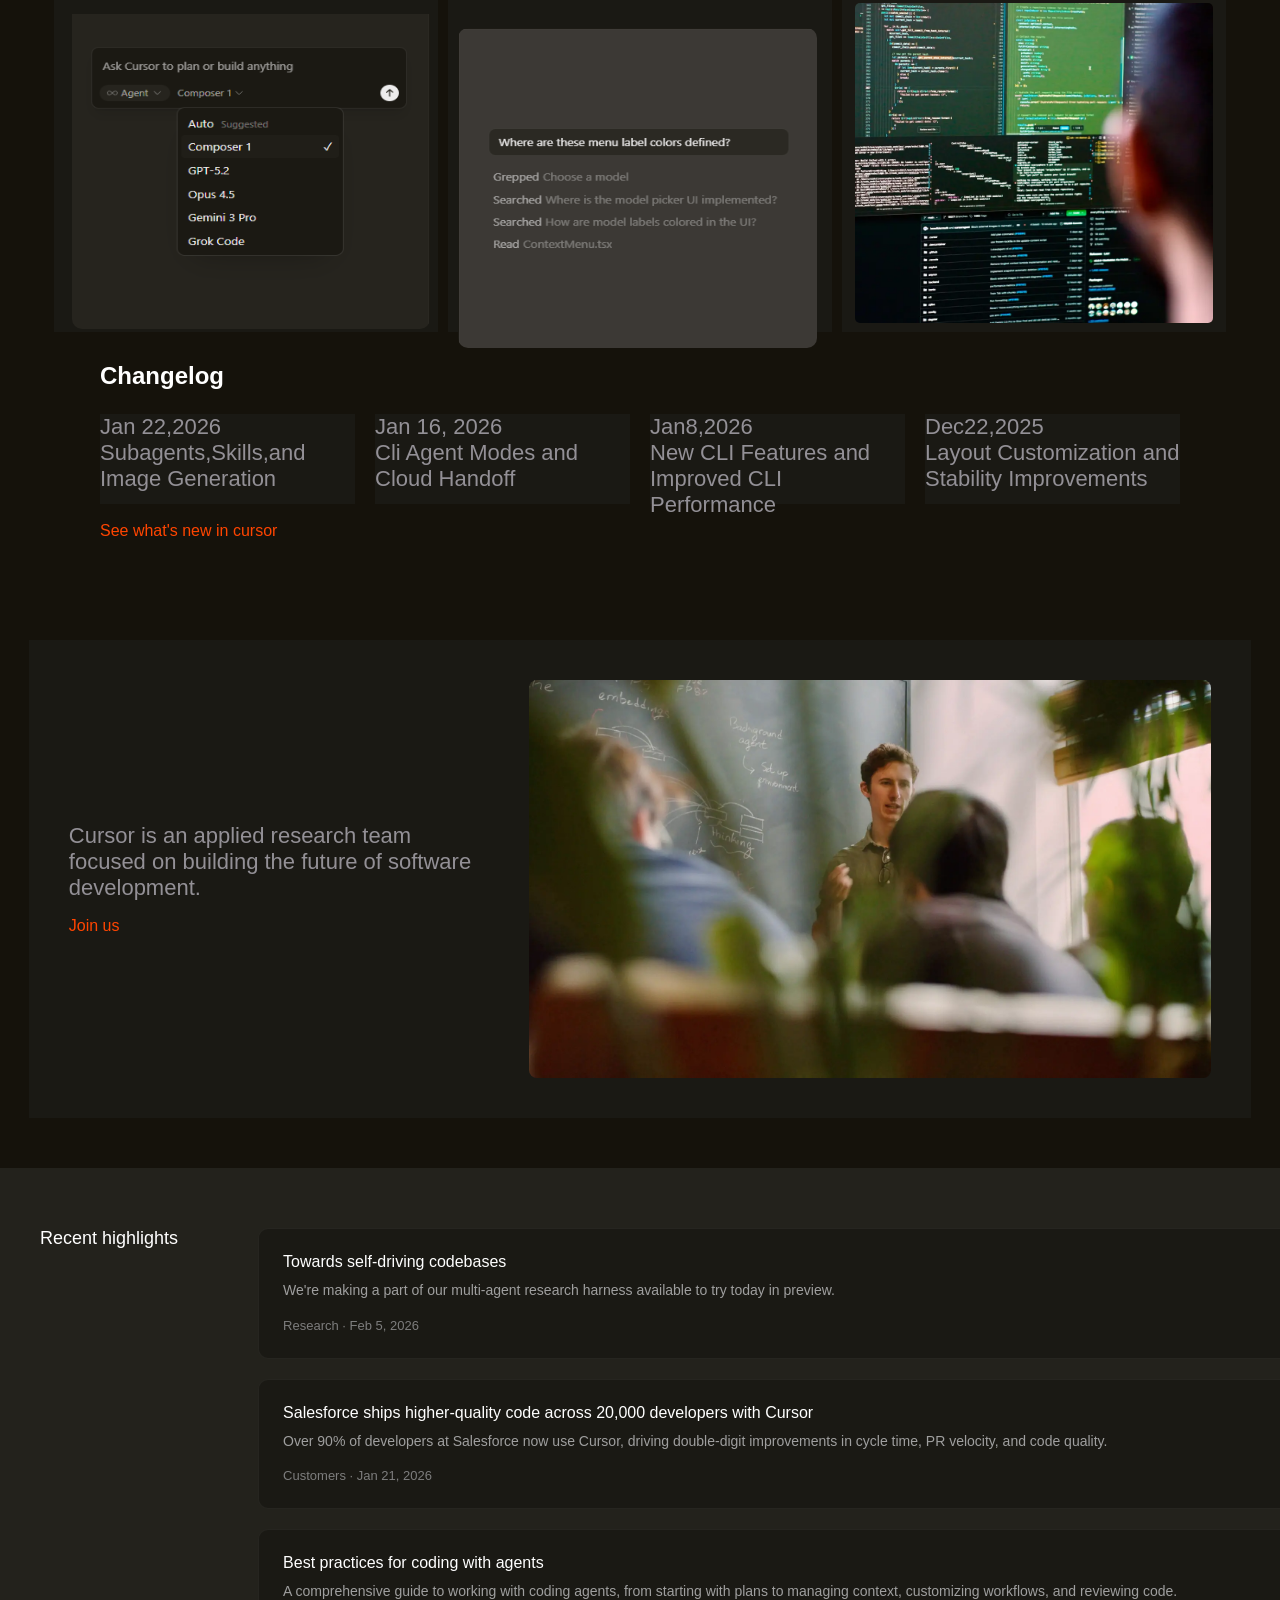
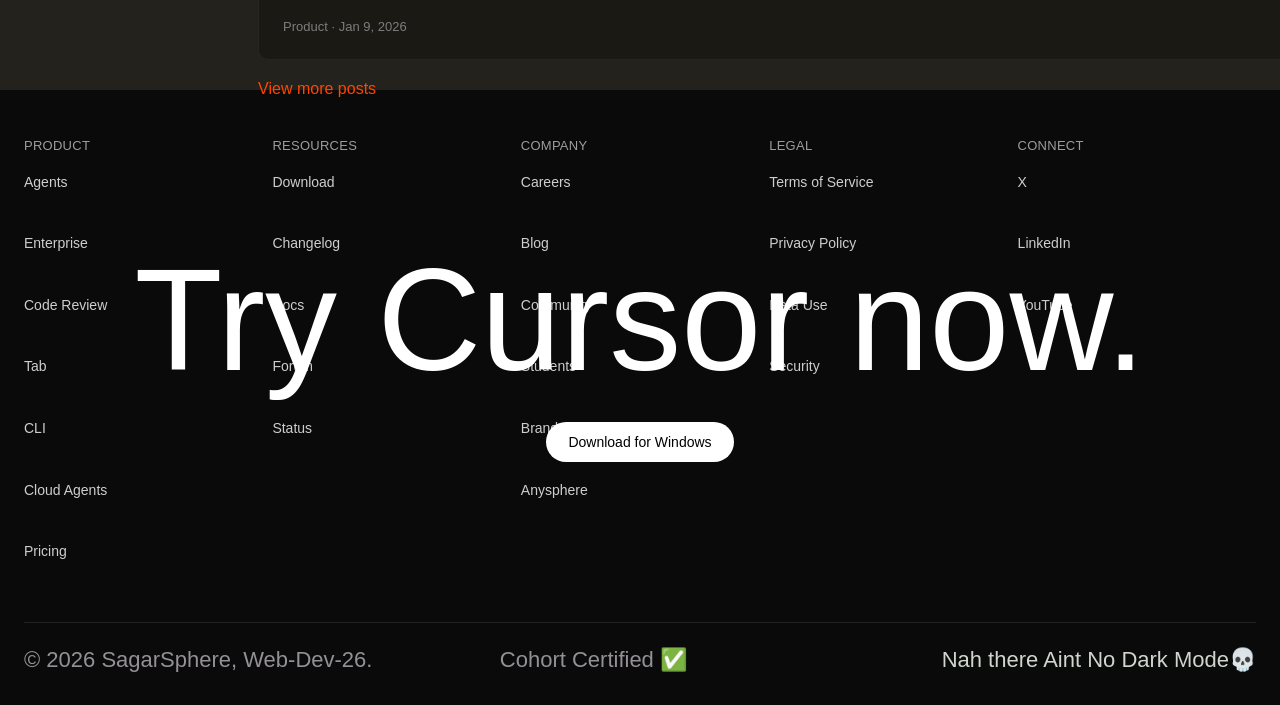
==== commit c866a0a5: "Fixed the CSS path for GitHub Pages" ====
--- a/index.html
+++ b/index.html
@@ -4,7 +4,7 @@
     <meta charset="UTF-8">
     <meta name="viewport" content="width=device-width, initial-scale=1.0">
     <title>Cohort</title>
-    <link rel="stylesheet" href="style.css">
+    <link rel="stylesheet" href="./Style.css">
 </head>
 <body>
 <header>
--- a/Style.css
+++ b/Style.css
@@ -0,0 +1,635 @@
+@font-face {
+    font-family: regular;
+    src: url("./asits/CursorGothic_Regular-s.p.a361088d.woff2");
+}
+
+@font-face {
+    font-family: bold;
+    src: url("./asits/CursorGothic_Bold-s.p.95169710.woff2");
+}
+*{
+    margin: 0;
+    padding: 0;
+    box-sizing: border-box;
+}
+:root {
+    --main-bg: #14120b;
+    --color-primary: #edecec;
+}
+img{
+    height: 2.5vw;
+}
+nav{
+    display: flex;
+    justify-content: space-between;
+    align-items: center;
+    padding: 10px 20px;
+    /* border: 1px solid red; */
+}
+#cursor{
+    width: 5vw;
+}
+ul{
+    display: flex;
+    color: #fff;
+    gap: 30px;
+}
+li{
+    list-style: none;
+    font-family: Arial, Helvetica, sans-serif;
+    font-size: .9rem;
+}
+header{
+    background:  #15120b;
+    height: 7vw;
+
+}
+.btn{
+ font-family: 'Segoe UI', Tahoma, Geneva, Verdana, sans-serif;  
+}
+.sign{
+    background-color:black;
+    color: #fff;
+    padding: 5px 15px;
+    border: .9px solid #15120b;
+    border-radius: 25px;
+}
+.sign:hover{
+    color: #939096;
+}
+.down{
+    background-color: #ededec;
+    color: #040c08 ;
+    padding: 5px 15px;
+    border: 1px solid #16130c;
+    border-radius: 25px;
+}
+.down:hover{
+    background-color: #d0d5ce;
+}
+
+a{
+    text-decoration: none;
+    color: #fff;
+}
+/*Will BE Adding The Hover Later. */
+main{
+    background: #15120b;
+    height: 500vw;
+    color: #fff;
+}
+h2{
+    font-family: 'Segoe UI', Tahoma, Geneva, Verdana, sans-serif;
+}
+
+.heading {
+    padding: 90px 20px;
+    display: flex;
+    flex-direction: column;
+    align-items: start;
+    justify-content: center;
+    gap: 20px;
+    
+}
+.downbtn{
+    background-color: #fff;
+    color: #040c08 ;
+    padding: 13.35px 21.75px 13.65px;
+    border: 1px solid #16130c;
+    border-radius: 25px;
+    border: none;
+}
+.downbtn:hover{
+    background-color: #939096;
+}
+.conimg{
+    background-image: url("asset-cc24ca462279ca23250c.webp");
+    /* background-image: center; */
+    background-size: cover;
+    height: 65vw;
+    width: 93vw;
+    border-radius: 7px;
+}
+.mainimg{
+    display: flex;
+    justify-content: center;
+    align-items: center;
+}
+.conimg{
+    display: flexbox;
+    justify-content: center;
+    align-items: center;
+    padding: 50px 30px;
+    gap: 10px;
+}
+#codeimg{
+    height: 50vw;
+    width: 88vw;
+    border-radius: 10px;
+}
+.insideimg{
+    display: flex;
+    justify-content: end;
+    position: relative;
+    bottom: 300px;
+    right: 20px;
+    left: 30px;
+}
+
+.insimg{
+    height: 29vw;
+    width:35vw;
+}
+.Box{
+    padding: 30px;
+    display: flex;
+    justify-content: center;
+    align-items: center;
+    gap: 10px;
+}
+.Box .divlogo img {
+    filter: brightness(0) invert(1);  /* Referred From Ai*/
+}
+
+.divlogo{
+ background-color: #1b1913;
+ padding: 0px 7.03125px;
+ display: flex;
+ height: 4.5rem;
+ width: 420px;
+ justify-content: center;
+ align-items: center;
+}
+
+.loghead{
+    padding-top: 30px;
+    text-align: center;
+}
+.imgcon{
+    background-color: #1a1914;
+    height: 60vw;
+    width: 90vw;
+    margin: 10px 40px;
+    display: flex;
+    justify-content: space-around;
+    align-items: center;
+    border-radius: 10px;
+
+}
+.contentimg{
+    height: 55vw;
+    width: 49vw;
+    border-radius: 10px;
+}
+span{
+    color: #d0d5ce;
+    font-size: 22px;
+}
+p{
+    font-family: 'Segoe UI', Tahoma, Geneva, Verdana, sans-serif;
+    color:#939096 ;
+    font-size: 22px;
+}
+.orange{
+    color: orangered;
+    font-size: 22px;
+    font-family: Arial, Helvetica, sans-serif;
+}
+.orange:hover{
+    color: #ab5034;
+}
+
+
+.imgcon2{
+    background-color: #1a1914;
+    height: 60vw;
+    width: 90vw;
+    margin: 50px 40px;
+    display: flex;
+    justify-content: space-around;
+    align-items: center;
+    gap: 40px;
+    border-radius: 10px;
+}
+.contentimg2{
+    height: 55vw;
+    width: 49vw;
+    padding-left: 20px;
+    border-radius: 10px;
+}
+.orange1{
+    color: orangered;
+    font-size: 22px;
+    font-family: Arial, Helvetica, sans-serif;
+}
+
+.orange1:hover{
+    color: #ab5034;
+}
+.imgcon3{
+    background-color: #1a1914;
+    height: 60vw;
+    width: 90vw;
+    margin: 10px 40px;
+    display: flex;
+    justify-content: space-evenly;
+    align-items: center;
+    border-radius: 10px;
+}
+.contentimg3{
+    height: 55vw;
+    width: 49vw;
+    border-radius: 10px;
+    padding-right: 20px;
+}
+.orange3{
+    color: orangered;
+    font-size: 22px;
+    font-family: Arial, Helvetica, sans-serif;
+}
+.orange3:hover
+{
+    color: #ab5034;
+}
+.imgcon4{
+    margin: 0px 20px;
+}
+
+.cards{
+    display: grid;
+    grid-template-columns: repeat(3, 1fr);
+    gap: 20px;
+    margin: 40px 50px;
+}
+
+.contentimages{
+    height: 260px;
+    background-color: #1a1914;
+    border-radius: 10px;
+    display: flex;
+    flex-direction: column;
+    justify-content: space-between;
+    padding: 20px;
+}
+
+.contentimages p{
+    font-size: 15px;
+    line-height: 1.4;
+    color: white;
+    text-align: left;
+    margin: 0;
+}
+
+.inside{
+    display: flex;
+    align-items: center;
+    gap: 10px;
+}
+
+.inside img{
+    height: 35px;
+    width: 35px;
+    border-radius: 50%;
+}
+
+.graph{
+    display: flex;
+    flex-direction: column;
+    font-size: 13px;
+    color: #b0b0b0;
+}
+
+.graph span{
+    font-size: 14px;
+    color: white;
+}
+
+.headgrid{
+    text-align: center;
+    margin-top: 100px;
+}
+nav{
+    position: fixed;
+    top: 0;
+    left: 0;
+    width: 100%;
+    z-index: 1000;
+    background-color: #15120b;
+}
+.concards{
+    display: flex;
+    align-items: center;
+    justify-content: center;
+    gap: 10px;
+    margin-top: 20px;
+}
+.cardscontent{
+    background-color: #1a1914;
+    height: 40vw;
+    width: 30vw;
+    display: flex;
+    flex-direction: column;
+    justify-content: center;
+    padding-left: 10px;
+    align-items: center;
+    text-align: left;
+    font-size: 16px;
+}
+.footsection{
+    height: 27vw;
+    width: 28vw;
+    padding-top: 30px;
+    border-radius: 10px;
+}
+.orange4{
+    color: orangered;
+    font-size: 22px;
+    font-family: Arial, Helvetica, sans-serif;
+    padding-top: 10px;
+    padding-right: 240px;
+}
+.orange4:hover{
+    color: #ab5034;
+}
+.footsection1{
+    height: 25vw;
+    width: 28vw;
+    border-radius: 10px;
+    margin-right: 15px;
+    position: relative;
+    top: 36px;
+}
+
+.orange5{
+    color: orangered;
+    font-size: 22px;
+    font-family: Arial, Helvetica, sans-serif;
+    padding-right: 70px;
+    position: relative;
+    top: 1%;
+}
+.orange5:hover{
+    color: #ab5034;
+}
+
+.textcon p{
+   position: relative;
+   bottom:33px;
+}
+.footsection2
+{
+    height: 25vw;
+    width: 28vw;
+    position: relative;
+    top: 24px;
+    right: 5px;
+    border-radius: 5px;
+}
+.orange6{
+    color: orangered;
+    font-size: 22px;
+    font-family: Arial, Helvetica, sans-serif;
+    position: relative;
+    right: 100px;
+    bottom: 8px;
+}
+.orange6:hover{
+    color: #ab5034;
+}
+.cardcont3 p{
+    position: relative;
+    bottom: 19px;
+}
+.stay{
+   padding-left: 50px;
+}
+.logs{
+    display: flex;
+    justify-content: flex-start;
+    align-items: stretch;
+    gap: 20px;
+    margin-top: 24px;
+    padding: 0px 100px;
+  }
+  
+  .logo{
+    background-color: #1a1914;
+    height: 90.9px;
+    width: 463.9px;
+  }
+  
+  .orange7{
+    color: orangered;
+    font-size: 16px;
+    font-family: Arial, Helvetica, sans-serif;
+    padding-left: 100px;
+  }
+  
+  .orange7:hover{
+    color: #ab5034;
+  }
+  .Clog{
+    margin-top: 30px;
+    padding-left: 100px;
+  }
+  .team-section{
+    width: 1222.4px;
+    height: 478px;
+    background-color: #1a1914;
+    display: flex;
+    gap: 40px;
+    padding: 40px;
+    margin: 0 auto;
+    margin-top: 100px;
+  }
+  
+  
+  .team-text{
+    max-width: 420px;
+    color: white;
+    display: flex;
+    flex-direction: column;
+    justify-content: center;
+    gap: 16px;
+  }
+  
+.team-image{
+  flex: 1;
+  background-image: url("homepage-team-photo\ \(1\).webp");
+  background-size: cover;
+  background-position: center top;
+  border-radius: 8px;
+}
+.orange8{
+    color: orangered;
+    font-size: 16px;
+    font-family: Arial, Helvetica, sans-serif;
+}
+.orange8:hover{
+    color: #ab5034;
+}
+
+.highlights{
+    width: 1511px;
+    margin: 0 auto;
+    display: flex;
+    gap: 80px;
+    padding: 60px 40px;
+    background-color:#23221c;
+    margin-top: 50px;
+    font-family: 'Segoe UI', Tahoma, Geneva, Verdana, sans-serif;
+  }
+  
+  .highlights-left h3{
+    color: #fff;
+    font-size: 18px;
+    font-weight: 500;
+  }
+  
+  .highlights-right{
+    flex: 1;
+    display: flex;
+    flex-direction: column;
+    gap: 20px;
+  }
+  
+  .highlight-card{
+    background-color: #1a1914;
+    border: 1px solid rgba(255,255,255,0.05);
+    border-radius: 10px;
+    padding: 24px;
+  }
+  
+  .highlight-card h4{
+    color: #fff;
+    font-size: 16px;
+    font-weight: 500;
+    margin-bottom: 8px;
+  }
+  
+  .highlight-card p{
+    color: #9f9f9f;
+    font-size: 14px;
+    line-height: 1.6;
+    margin-bottom: 14px;
+  }
+  
+  .highlight-card span{
+    color: #7d7d7d;
+    font-size: 13px;
+  }
+  
+.orange9{
+    color: orangered;
+    font-size: 16px;
+    font-family: Arial, Helvetica, sans-serif;
+}
+.orange9:hover{
+    color: #ab5034;
+}
+.cta{
+    width: 100%;
+    background-color: #15120b;
+    display: flex;
+    flex-direction: column;
+    align-items: center;
+    justify-content: center;
+    gap: 18px;
+    padding: 80px 0;
+    font-family: Tahoma, sans-serif;
+  }
+  
+  .cta span{
+    color: #ffffff;
+    font-size: 9rem;
+    font-weight: 400;
+  }
+  
+  
+  .cta button{
+    background-color: #ffffff;
+    color: #000000;
+    border: none;
+    padding: 12px 22px;
+    border-radius: 999px;
+    font-size: 14px;
+    font-family: Tahoma, sans-serif;
+    cursor: pointer;
+  }
+
+  /*Final Footer SeeAction Bro 🙏 Took Me 1.5hrs There IS Code From AI I wont Lie. But I made Some Tweaks So Yeah*/
+  footer {
+    width: 100%;
+    background-color: #0a0a0a;               
+    padding: 48px 24px 32px;      
+    font-family: 'Inter', -apple-system, sans-serif;
+}
+
+.footer-content {
+    max-width: 1320px;
+    margin: 0 auto;
+    display: grid;                    
+    grid-template-columns: repeat(5, 1fr); 
+    gap: 10px;                       
+    margin-bottom: 48px;             
+}
+
+
+.footer-column h4 {
+    color: rgba(255, 255, 255, 0.6); 
+    font-size: 13px;                 
+    font-weight: 500;
+    margin-bottom: 20px;             
+    letter-spacing: 0.02em;
+    text-transform: uppercase;
+}
+
+.footer-column ul {
+    list-style: none;
+    padding: 0;
+    margin: 0;
+    display: flex;
+    flex-direction: column;
+}
+
+.footer-column ul li {
+    margin-bottom: 12px;             
+}
+
+.footer-column ul li a {
+    color: rgba(255, 255, 255, 0.8); 
+    font-size: 14px;                  
+    text-decoration: none;
+    font-weight: 400;
+    line-height: 1.4;
+    transition: color 0.15s ease;
+}
+
+.footer-column ul li a:hover {
+    color: #fff;
+}
+
+.footer-bottom {
+    max-width: 1320px;
+    margin: 0 auto;
+    display: flex;
+    justify-content: space-between;
+    align-items: center;
+    padding-top: 24px;
+    border-top: 1px solid rgba(255, 255, 255, 0.1); 
+    font-size: 13px;
+    color: rgba(255, 255, 255, 0.4);    
+}
+
+.footer-bottom p {
+    margin: 0;
+}
+
+.footer-right {
+    display: flex;
+    align-items: center;
+                    
+    color: rgba(255, 255, 255, 0.5);
+}
+
+  
